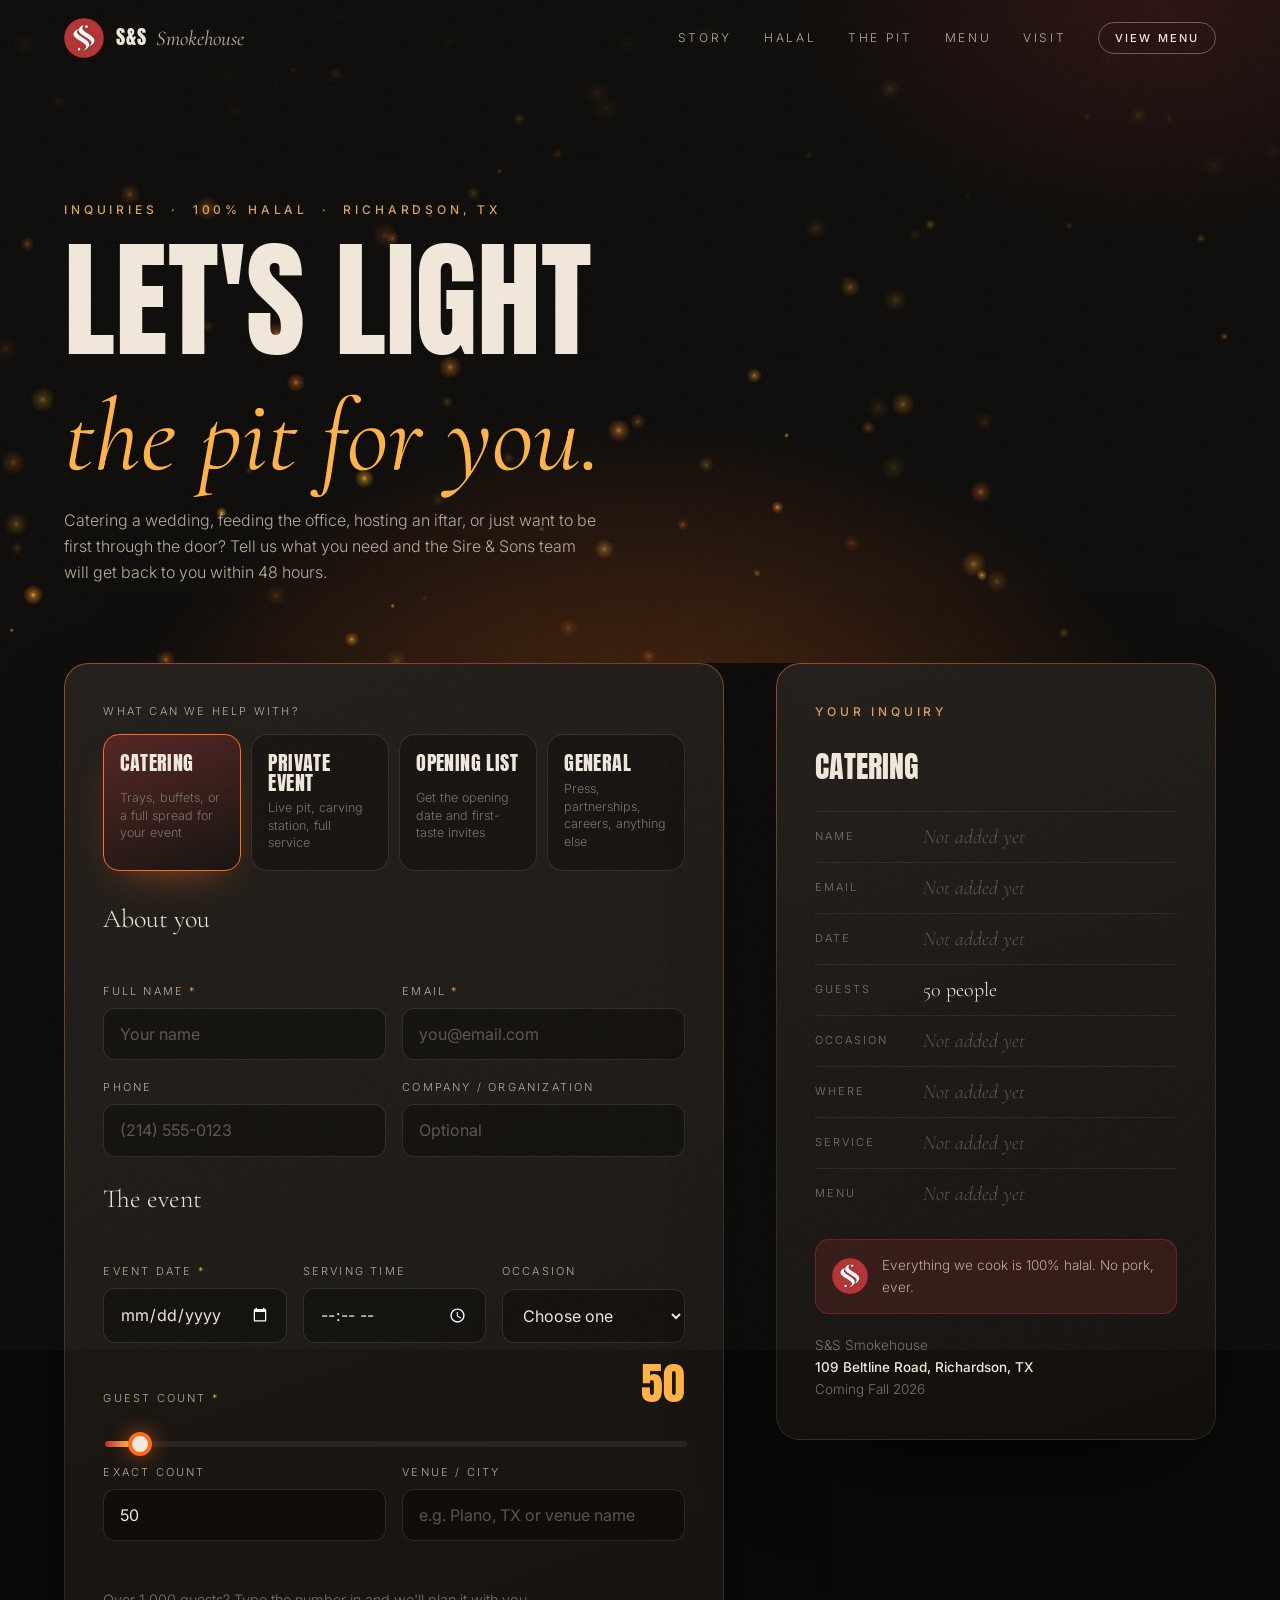
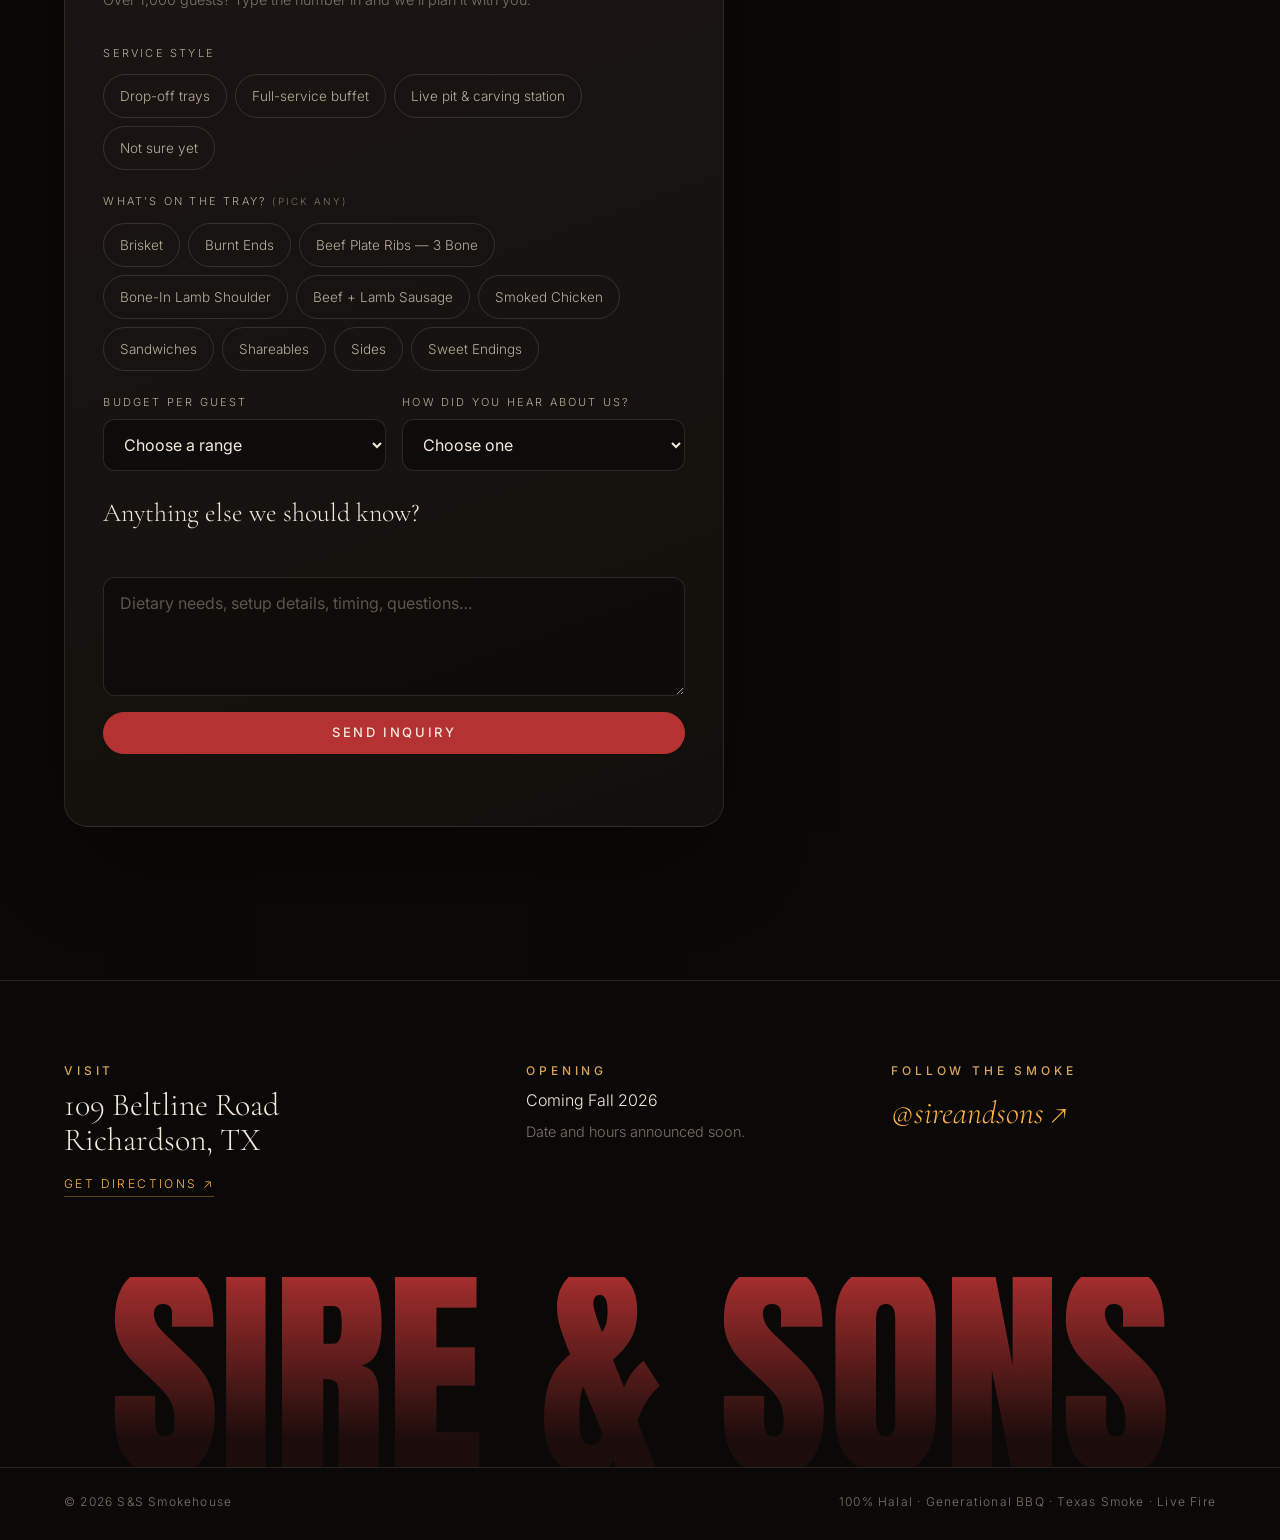
==== inquire.html @ 78f4b7bd "Add halal positioning, address, and dedicated inquiry page - New 'Fully halal. Fully Texas.' section" ====
<!doctype html>
<html lang="en">
<head>
  <meta charset="utf-8" />
  <meta name="viewport" content="width=device-width, initial-scale=1" />
  <title>Inquire — S&amp;S Smokehouse</title>
  <meta name="description" content="Catering, private events, and the opening list for S&amp;S Smokehouse, 100% halal Texas BBQ in Richardson, TX." />
  <meta name="theme-color" content="#0b0907" />
  <link rel="icon" type="image/png" href="assets/favicon.png" />
  <link rel="preconnect" href="https://fonts.googleapis.com" />
  <link rel="preconnect" href="https://fonts.gstatic.com" crossorigin />
  <link href="https://fonts.googleapis.com/css2?family=Anton&family=Cormorant+Garamond:ital,wght@0,500;1,400;1,500&family=Inter:wght@300;400;500;600&display=swap" rel="stylesheet" />
  <link rel="stylesheet" href="styles.css" />
</head>
<body class="page-inquire">
  <div class="grain" aria-hidden="true"></div>
  <div class="cursor-glow" aria-hidden="true"></div>

  <header class="nav" id="nav">
    <a href="index.html" class="nav__brand" aria-label="S&amp;S Smokehouse home">
      <img src="assets/logo-mark.png" alt="" width="40" height="40" />
      <span>S&amp;S <em>Smokehouse</em></span>
    </a>
    <nav class="nav__links" aria-label="Primary">
      <a href="index.html#story">Story</a>
      <a href="index.html#halal">Halal</a>
      <a href="index.html#pit">The Pit</a>
      <a href="index.html#menu">Menu</a>
      <a href="index.html#visit">Visit</a>
    </nav>
    <a href="index.html#menu" class="btn btn--small btn--ghost">View menu</a>
    <button class="nav__toggle" id="navToggle" aria-label="Open menu" aria-expanded="false"><span></span><span></span></button>
  </header>

  <main>
    <section class="inq-hero">
      <canvas id="embers" aria-hidden="true"></canvas>
      <div class="wrap">
        <p class="kicker">Inquiries &nbsp;·&nbsp; 100% Halal &nbsp;·&nbsp; Richardson, TX</p>
        <h1>Let's light<br /><em>the pit for you.</em></h1>
        <p>Catering a wedding, feeding the office, hosting an iftar, or just want to be first through the door? Tell us what you need and the Sire &amp; Sons team will get back to you within 48 hours.</p>
      </div>
    </section>

    <section class="inq">
      <div class="wrap inq__grid">
        <div>
          <form class="card form" id="inquiryForm" novalidate>
            <fieldset class="types">
              <legend>What can we help with?</legend>
              <label class="type"><input type="radio" name="type" id="type-catering" value="catering" checked /><span><b>Catering</b><small>Trays, buffets, or a full spread for your event</small></span></label>
              <label class="type"><input type="radio" name="type" id="type-private" value="private" /><span><b>Private event</b><small>Live pit, carving station, full service</small></span></label>
              <label class="type"><input type="radio" name="type" id="type-list" value="list" /><span><b>Opening list</b><small>Get the opening date and first-taste invites</small></span></label>
              <label class="type"><input type="radio" name="type" id="type-general" value="general" /><span><b>General</b><small>Press, partnerships, careers, anything else</small></span></label>
            </fieldset>

            <fieldset class="fieldset">
              <legend>About you</legend>
              <div class="form__row">
                <label for="f-name"><span>Full name <span class="req">*</span></span><input id="f-name" name="name" required autocomplete="name" placeholder="Your name" /></label>
                <label for="f-email"><span>Email <span class="req">*</span></span><input id="f-email" name="email" type="email" required autocomplete="email" placeholder="you@email.com" /></label>
              </div>
              <div class="form__row">
                <label for="f-phone">Phone<input id="f-phone" name="phone" type="tel" autocomplete="tel" placeholder="(214) 555-0123" /></label>
                <label for="f-org" data-for="catering private general">Company / organization<input id="f-org" name="organization" autocomplete="organization" placeholder="Optional" /></label>
              </div>
            </fieldset>

            <fieldset class="fieldset" data-for="catering private">
              <legend>The event</legend>
              <div class="form__row form__row--3">
                <label for="f-date"><span>Event date <span class="req">*</span></span><input id="f-date" name="event_date" type="date" /></label>
                <label for="f-time">Serving time<input id="f-time" name="event_time" type="time" /></label>
                <label for="f-kind">Occasion
                  <select id="f-kind" name="occasion">
                    <option value="">Choose one</option>
                    <option>Wedding / Walima</option>
                    <option>Eid gathering</option>
                    <option>Iftar / Ramadan</option>
                    <option>Corporate / office</option>
                    <option>Birthday / graduation</option>
                    <option>Family reunion</option>
                    <option>Game day / tailgate</option>
                    <option>Community / mosque event</option>
                    <option>Other</option>
                  </select>
                </label>
              </div>

              <div class="guests">
                <div class="guests__top"><label for="f-guests-range"><span>Guest count <span class="req">*</span></span></label><span class="guests__val" id="guestsVal">50</span></div>
                <input id="f-guests-range" type="range" min="10" max="1000" step="5" value="50" aria-describedby="guestsHint" />
                <div class="form__row">
                  <label for="f-guests">Exact count<input id="f-guests" name="guests" type="number" min="10" step="1" value="50" inputmode="numeric" /></label>
                  <label for="f-location">Venue / city<input id="f-location" name="location" placeholder="e.g. Plano, TX or venue name" /></label>
                </div>
                <p class="muted" id="guestsHint">Over 1,000 guests? Type the number in and we'll plan it with you.</p>
              </div>

              <div class="chip-group">
                <p>Service style</p>
                <div class="chips">
                  <label class="chip"><input type="radio" name="service" id="svc-dropoff" value="Drop-off trays" /><span>Drop-off trays</span></label>
                  <label class="chip"><input type="radio" name="service" id="svc-buffet" value="Full-service buffet" /><span>Full-service buffet</span></label>
                  <label class="chip"><input type="radio" name="service" id="svc-pit" value="Live pit &amp; carving station" /><span>Live pit &amp; carving station</span></label>
                  <label class="chip"><input type="radio" name="service" id="svc-unsure" value="Not sure yet" /><span>Not sure yet</span></label>
                </div>
              </div>

              <div class="chip-group">
                <p>What's on the tray? <span class="muted">(pick any)</span></p>
                <div class="chips" id="menuChips"></div>
              </div>

              <div class="form__row">
                <label for="f-budget">Budget per guest
                  <select id="f-budget" name="budget">
                    <option value="">Choose a range</option>
                    <option>Under $20</option>
                    <option>$20 – $35</option>
                    <option>$35 – $50</option>
                    <option>$50+</option>
                    <option>Not sure yet</option>
                  </select>
                </label>
                <label for="f-heard">How did you hear about us?
                  <select id="f-heard" name="heard_from">
                    <option value="">Choose one</option>
                    <option>Instagram</option>
                    <option>Friend / family</option>
                    <option>Google</option>
                    <option>Event / pop-up</option>
                    <option>Other</option>
                  </select>
                </label>
              </div>
            </fieldset>

            <fieldset class="fieldset">
              <legend><span data-label-for="catering private">Anything else we should know?</span><span data-label-for="list">Anything you're most excited to try?</span><span data-label-for="general"><span>Your message <span class="req">*</span></span></span></legend>
              <label for="f-details" class="sr-only">Details</label>
              <textarea id="f-details" name="details" rows="4" placeholder="Dietary needs, setup details, timing, questions…"></textarea>
            </fieldset>

            <button class="btn btn--full" type="submit" id="submitBtn">Send inquiry</button>
            <p class="form__msg" id="formMsg" role="status" aria-live="polite"></p>
          </form>

          <div class="card done" id="done" hidden>
            <img src="assets/logo-mark.png" alt="" />
            <p class="kicker">Inquiry received</p>
            <h2 id="doneTitle">The fire's lit.</h2>
            <p id="doneText">Thanks for reaching out. The Sire &amp; Sons team will get back to you within 48 hours.</p>
            <p class="muted" id="doneNote" hidden></p>
            <div class="done__actions">
              <a href="index.html#menu" class="btn">Browse the menu</a>
              <button type="button" class="btn btn--ghost" id="again">Send another</button>
            </div>
          </div>
        </div>

        <aside class="card summary" aria-label="Your inquiry summary">
          <p class="kicker" style="margin:0">Your inquiry</p>
          <h3 id="sumTitle">Catering</h3>
          <dl id="sumList"></dl>
          <div class="summary__halal"><img src="assets/logo-mark.png" alt="" /> Everything we cook is 100% halal. No pork, ever.</div>
          <p class="summary__contact">S&amp;S Smokehouse<br /><strong>109 Beltline Road, Richardson, TX</strong><br />Coming Fall 2026</p>
        </aside>
      </div>
    </section>
  </main>

  <footer class="footer" id="visit">
    <div class="wrap footer__grid">
      <div>
        <p class="kicker">Visit</p>
        <p class="footer__big">109 Beltline Road<br />Richardson, TX</p>
        <a class="footer__link" href="https://www.google.com/maps/search/?api=1&amp;query=109+Beltline+Road+Richardson+TX" target="_blank" rel="noopener">Get directions ↗</a>
      </div>
      <div>
        <p class="kicker">Opening</p>
        <p>Coming Fall 2026</p>
        <p class="muted">Date and hours announced soon.</p>
      </div>
      <div>
        <p class="kicker">Follow the smoke</p>
        <a class="footer__ig" href="https://instagram.com/sireandsons" target="_blank" rel="noopener">@sireandsons ↗</a>
      </div>
    </div>
    <div class="footer__word" aria-hidden="true">SIRE&nbsp;&amp;&nbsp;SONS</div>
    <div class="wrap footer__base">
      <span>© <span id="year">2026</span> S&amp;S Smokehouse</span>
      <span>100% Halal · Generational BBQ · Texas Smoke · Live Fire</span>
    </div>
  </footer>

  <script src="main.js"></script>
  <script src="inquire.js"></script>
</body>
</html>
---- styles.css ----
/* ==========================================================================
   S&S Smokehouse — cinematic landing page
   ========================================================================== */

:root {
  color-scheme: dark;
  --char: #0b0907;
  --char-2: #13100d;
  --char-3: #1c1814;
  --ash: #2a241f;
  --bone: #f2e9dc;
  --bone-dim: #b9ad9c;
  --smoke: #7d7369;
  --brand: #b43232;      /* logo red */
  --brand-deep: #7d1c1c;
  --ember: #ff6a1a;
  --flame: #ffb347;
  --gold: #d9a35b;

  --f-display: "Anton", "Impact", sans-serif;
  --f-serif: "Cormorant Garamond", Georgia, serif;
  --f-body: "Inter", system-ui, -apple-system, sans-serif;

  --ease: cubic-bezier(.2, .7, .1, 1);
  --gutter: clamp(16px, 5vw, 72px);
  --max: 1320px;
}

*, *::before, *::after { box-sizing: border-box; }
html { scroll-behavior: smooth; -webkit-text-size-adjust: 100%; }
body {
  margin: 0;
  background: var(--char);
  color: var(--bone);
  font-family: var(--f-body);
  font-weight: 300;
  font-size: clamp(16px, 1.05vw, 18px);
  line-height: 1.65;
  overflow-x: hidden;
  -webkit-font-smoothing: antialiased;
}
body.is-loading { overflow: hidden; }
img { max-width: 100%; display: block; }
[hidden] { display: none !important; }
a { color: inherit; text-decoration: none; }
em { font-family: var(--f-serif); font-style: italic; font-weight: 400; }
strong { font-weight: 600; color: var(--bone); }
::selection { background: var(--brand); color: var(--bone); }

.wrap { width: 100%; max-width: var(--max); margin: 0 auto; padding: 0 var(--gutter); }
.muted { color: var(--smoke); font-size: .9em; }
.sr-only { position: absolute; width: 1px; height: 1px; padding: 0; margin: -1px; overflow: hidden; clip: rect(0 0 0 0); white-space: nowrap; border: 0; }

.kicker {
  font-family: var(--f-body);
  font-size: 12px;
  letter-spacing: .32em;
  text-transform: uppercase;
  color: var(--gold);
  font-weight: 500;
  margin: 0 0 1.4rem;
}
.section-title {
  font-family: var(--f-display);
  font-weight: 400;
  text-transform: uppercase;
  font-size: clamp(48px, 7vw, 112px);
  line-height: .92;
  letter-spacing: .005em;
  margin: 0;
}
.section-title em {
  text-transform: none;
  color: var(--flame);
  font-size: .82em;
  letter-spacing: 0;
}

/* ---------- Buttons ---------- */
.btn {
  --bg: var(--brand);
  position: relative;
  display: inline-flex;
  align-items: center;
  justify-content: center;
  gap: .6em;
  padding: 1.05em 2em;
  font: 500 13px/1 var(--f-body);
  letter-spacing: .2em;
  text-transform: uppercase;
  color: var(--bone);
  background: var(--bg);
  border: 1px solid var(--bg);
  border-radius: 999px;
  cursor: pointer;
  overflow: hidden;
  isolation: isolate;
  transition: transform .4s var(--ease), box-shadow .4s var(--ease), border-color .4s;
}
.btn::before {
  content: "";
  position: absolute; inset: 0;
  background: radial-gradient(120% 120% at 50% 120%, var(--flame), var(--ember) 40%, transparent 70%);
  opacity: 0;
  transform: translateY(40%);
  transition: opacity .5s var(--ease), transform .5s var(--ease);
  z-index: -1;
}
.btn:hover { transform: translateY(-2px); box-shadow: 0 14px 40px -12px rgba(255, 106, 26, .55); }
.btn:hover::before { opacity: 1; transform: none; }
.btn--ghost { --bg: transparent; border-color: rgba(242, 233, 220, .35); }
.btn--ghost:hover { border-color: var(--flame); }
.btn--small { padding: .85em 1.4em; font-size: 11px; }
.btn--full { width: 100%; }
.btn:focus-visible, a:focus-visible, button:focus-visible, input:focus-visible, textarea:focus-visible {
  outline: 2px solid var(--flame); outline-offset: 3px;
}

/* ---------- Loader ---------- */
.loader {
  position: fixed; inset: 0; z-index: 100;
  display: grid; place-content: center; justify-items: center; gap: 18px;
  background: var(--char);
  transition: opacity .9s var(--ease), visibility .9s;
}
.loader__mark { width: 84px; height: 84px; animation: breathe 1.6s ease-in-out infinite; filter: drop-shadow(0 0 30px rgba(180, 50, 50, .6)); }
.loader__text { margin: 0; font-size: 11px; letter-spacing: .4em; text-transform: uppercase; color: var(--bone-dim); }
.loader__bar { width: 160px; height: 1px; background: var(--ash); overflow: hidden; }
.loader__bar span { display: block; height: 100%; width: 100%; background: linear-gradient(90deg, var(--brand), var(--flame)); transform-origin: left; animation: load 1.4s var(--ease) forwards; }
.loader.is-done { opacity: 0; visibility: hidden; }
@keyframes load { from { transform: scaleX(0); } to { transform: scaleX(1); } }
@keyframes breathe { 50% { transform: scale(1.06); filter: drop-shadow(0 0 50px rgba(255, 106, 26, .7)); } }

/* ---------- Grain + cursor ---------- */
.grain {
  position: fixed; inset: -50%; z-index: 90; pointer-events: none;
  opacity: .07;
  background-image: url("data:image/svg+xml,%3Csvg xmlns='http://www.w3.org/2000/svg' width='200' height='200'%3E%3Cfilter id='n'%3E%3CfeTurbulence type='fractalNoise' baseFrequency='.85' numOctaves='3' stitchTiles='stitch'/%3E%3C/filter%3E%3Crect width='100%25' height='100%25' filter='url(%23n)'/%3E%3C/svg%3E");
  animation: grain 1s steps(6) infinite;
}
@keyframes grain {
  0%, 100% { transform: translate(0, 0); }
  20% { transform: translate(-3%, 2%); }
  40% { transform: translate(2%, -4%); }
  60% { transform: translate(-4%, -2%); }
  80% { transform: translate(3%, 3%); }
}
.cursor-glow {
  position: fixed; left: 0; top: 0; z-index: 1; pointer-events: none;
  width: 520px; height: 520px; margin: -260px 0 0 -260px;
  border-radius: 50%;
  background: radial-gradient(circle, rgba(255, 106, 26, .10), transparent 65%);
  mix-blend-mode: screen;
  opacity: 0;
  transition: opacity .6s;
}
@media (hover: hover) and (pointer: fine) { .cursor-glow.is-on { opacity: 1; } }

/* ---------- Nav ---------- */
.nav {
  position: fixed; top: 0; left: 0; right: 0; z-index: 50;
  display: flex; align-items: center; gap: 2rem;
  padding: 18px var(--gutter);
  transition: background .5s, padding .5s var(--ease), backdrop-filter .5s, transform .5s var(--ease);
}
.nav.is-scrolled {
  background: rgba(11, 9, 7, .72);
  backdrop-filter: blur(14px) saturate(1.2);
  -webkit-backdrop-filter: blur(14px) saturate(1.2);
  padding-top: 12px; padding-bottom: 12px;
  border-bottom: 1px solid rgba(242, 233, 220, .06);
}
.nav.is-hidden { transform: translateY(-100%); }
.nav__brand { display: flex; align-items: center; gap: 12px; font-family: var(--f-display); font-size: 20px; letter-spacing: .06em; text-transform: uppercase; margin-right: auto; }
.nav__brand img { width: 40px; height: 40px; }
.nav__brand em { font-family: var(--f-serif); text-transform: none; font-size: 1.05em; letter-spacing: 0; color: var(--bone-dim); margin-left: 2px; }
.nav__links { display: flex; gap: 2rem; }
.nav__links a { position: relative; font-size: 12px; letter-spacing: .22em; text-transform: uppercase; color: var(--bone-dim); transition: color .3s; }
.nav__links a::after { content: ""; position: absolute; left: 0; right: 0; bottom: -6px; height: 1px; background: var(--flame); transform: scaleX(0); transform-origin: right; transition: transform .4s var(--ease); }
.nav__links a:hover { color: var(--bone); }
.nav__links a:hover::after { transform: scaleX(1); transform-origin: left; }
.nav__toggle { display: none; }

/* ---------- Hero ---------- */
.hero {
  position: relative;
  min-height: 100svh;
  display: flex; align-items: center;
  padding: 120px var(--gutter) 100px;
  overflow: hidden;
  background:
    radial-gradient(70% 55% at 50% 110%, rgba(255, 106, 26, .35), transparent 70%),
    radial-gradient(60% 50% at 80% 20%, rgba(180, 50, 50, .15), transparent 70%),
    var(--char);
}
.hero__smoke, .hero__embers { position: absolute; inset: 0; width: 100%; height: 100%; }
.hero__embers { mix-blend-mode: screen; }
.hero__vignette {
  position: absolute; inset: 0; pointer-events: none;
  background:
    radial-gradient(120% 90% at 50% 40%, transparent 40%, rgba(5, 4, 3, .85) 100%),
    linear-gradient(to bottom, rgba(11, 9, 7, .6), transparent 25%, transparent 70%, var(--char));
}
.hero__content { position: relative; z-index: 2; width: 100%; max-width: var(--max); margin: 0 auto; }
.eyebrow {
  display: inline-flex; align-items: center; gap: .8em;
  font-size: 12px; letter-spacing: .3em; text-transform: uppercase; color: var(--bone-dim);
  margin: 0 0 2rem;
}
.dot { width: 8px; height: 8px; border-radius: 50%; background: var(--ember); box-shadow: 0 0 0 0 rgba(255, 106, 26, .7); animation: pulse 2s infinite; }
@keyframes pulse { 70% { box-shadow: 0 0 0 12px rgba(255, 106, 26, 0); } 100% { box-shadow: 0 0 0 0 rgba(255, 106, 26, 0); } }

.hero__title {
  font-family: var(--f-display);
  font-weight: 400;
  text-transform: uppercase;
  font-size: clamp(64px, 13.5vw, 230px);
  line-height: .9;
  letter-spacing: -.005em;
  margin: 0 0 2rem;
}
.hero__title .line { display: block; overflow: hidden; padding-bottom: .02em; }
.hero__title .split { display: inline-block; }
.hero__title .char { display: inline-block; transform: translateY(110%) rotate(6deg); opacity: 0; transition: transform 1.1s var(--ease), opacity 1.1s var(--ease); transition-delay: var(--cd, 0s); }
.is-ready .hero__title .char { transform: none; opacity: 1; }
.line--fire .char {
  background: linear-gradient(180deg, #fff3d6 0%, var(--flame) 35%, var(--ember) 65%, var(--brand) 100%);
  -webkit-background-clip: text; background-clip: text;
  color: transparent;
}
.line--fire { text-shadow: none; position: relative; }
.line--fire::after { content: ""; position: absolute; left: 0; right: 30%; bottom: 10%; height: 50%; background: radial-gradient(50% 50% at 50% 50%, rgba(255, 106, 26, .22), transparent 70%); filter: blur(30px); z-index: -1; pointer-events: none; }
.hero__sub { max-width: 520px; font-size: clamp(16px, 1.3vw, 20px); color: var(--bone-dim); margin: 0 0 2.5rem; }
.hero__cta { display: flex; flex-wrap: wrap; gap: 14px; }

.reveal-up { opacity: 0; transform: translateY(24px); transition: opacity 1s var(--ease), transform 1s var(--ease); transition-delay: var(--d, 0s); }
.is-ready .reveal-up { opacity: 1; transform: none; }

.scroll-cue {
  position: absolute; z-index: 2; left: 50%; bottom: 28px; transform: translateX(-50%);
  display: grid; justify-items: center; gap: 10px;
  font-size: 10px; letter-spacing: .4em; text-transform: uppercase; color: var(--smoke);
}
.scroll-cue i { width: 1px; height: 56px; background: linear-gradient(var(--flame), transparent); transform-origin: top; animation: drip 2.2s var(--ease) infinite; }
@keyframes drip { 0% { transform: scaleY(0); } 50% { transform: scaleY(1); transform-origin: top; } 51% { transform-origin: bottom; } 100% { transform: scaleY(0); transform-origin: bottom; } }

/* ---------- Marquee ---------- */
.marquee {
  position: relative; z-index: 2;
  border-block: 1px solid rgba(242, 233, 220, .08);
  background: var(--brand);
  overflow: hidden;
  transform: rotate(-1.5deg) scale(1.03);
  margin: -20px 0 0;
  box-shadow: 0 20px 60px -20px rgba(180, 50, 50, .6);
}
.marquee__track { display: flex; width: max-content; animation: marquee 32s linear infinite; }
.marquee span, .marquee b {
  font-family: var(--f-display); font-weight: 400; text-transform: uppercase;
  font-size: clamp(22px, 3vw, 40px); padding: .45em .6em; white-space: nowrap; line-height: 1;
}
.marquee b { color: var(--flame); font-weight: 400; }
@keyframes marquee { to { transform: translateX(-50%); } }

/* ---------- Reveal on scroll ---------- */
.reveal { opacity: 0; transform: translateY(40px); transition: opacity 1.1s var(--ease), transform 1.1s var(--ease); }
.reveal.is-in { opacity: 1; transform: none; }

/* ---------- Story ---------- */
.story { padding: clamp(120px, 16vw, 220px) 0 clamp(100px, 12vw, 160px); position: relative; }
.story__quote {
  font-family: var(--f-serif);
  font-weight: 500;
  font-size: clamp(40px, 6.4vw, 104px);
  line-height: 1.02;
  letter-spacing: -.015em;
  margin: 0 0 clamp(48px, 6vw, 88px);
  max-width: 22ch;
}
.story__quote em { color: var(--flame); }
.story__grid { display: grid; grid-template-columns: 1fr 1fr; gap: clamp(24px, 5vw, 80px); max-width: 1000px; margin-left: auto; color: var(--bone-dim); }
.story__grid p { margin: 0; }
.stats { display: grid; grid-template-columns: repeat(4, 1fr); margin-top: clamp(80px, 10vw, 140px); border-top: 1px solid var(--ash); }
.stat { padding: 32px 24px 0 0; border-right: 1px solid var(--ash); }
.stat:last-child { border-right: 0; }
.stat + .stat { padding-left: 24px; }
.stat__num { font-family: var(--f-display); font-size: clamp(56px, 7vw, 110px); line-height: 1; }
.stat__unit { font-family: var(--f-serif); font-style: italic; font-size: clamp(20px, 2vw, 30px); color: var(--flame); margin-left: 6px; }
.stat p { margin: 10px 0 0; font-size: 14px; color: var(--smoke); max-width: 22ch; }
.stat:nth-child(2) { transition-delay: .1s; }
.stat:nth-child(3) { transition-delay: .2s; }
.stat:nth-child(4) { transition-delay: .3s; }

/* ---------- The Pit (horizontal) ---------- */
.pit { position: relative; height: 500vh; background: linear-gradient(var(--char), var(--char-2) 10%, var(--char-2) 90%, var(--char)); }
.pit__sticky { position: sticky; top: 0; height: 100vh; height: 100svh; overflow: hidden; display: flex; flex-direction: column; justify-content: center; }
.pit__head { position: absolute; top: clamp(90px, 12vh, 130px); left: var(--gutter); right: var(--gutter); display: flex; align-items: center; gap: 32px; }
.pit__head .kicker { margin: 0; white-space: nowrap; }
.pit__progress { flex: 1; height: 1px; background: var(--ash); }
.pit__progress span { display: block; height: 100%; background: linear-gradient(90deg, var(--brand), var(--flame)); transform: scaleX(0); transform-origin: left; }
.pit__track { display: flex; gap: clamp(24px, 4vw, 64px); padding: 0 var(--gutter); will-change: transform; }
.pit__panel {
  position: relative;
  flex: 0 0 clamp(300px, 38vw, 560px);
  min-height: 58vh;
  padding: clamp(28px, 3vw, 44px);
  border: 1px solid rgba(242, 233, 220, .08);
  border-radius: 24px;
  background: linear-gradient(160deg, var(--char-3), var(--char) 70%);
  display: flex; flex-direction: column; justify-content: flex-end;
  overflow: hidden;
}
.pit__num { position: absolute; top: 24px; right: 32px; font-family: var(--f-display); font-size: 120px; line-height: 1; color: transparent; -webkit-text-stroke: 1px rgba(242, 233, 220, .14); }
.pit__panel h3 { font-family: var(--f-display); font-weight: 400; text-transform: uppercase; font-size: clamp(40px, 4.5vw, 72px); line-height: 1; margin: 0 0 14px; }
.pit__panel p { margin: 0; color: var(--bone-dim); max-width: 38ch; }
.pit__art { position: absolute; inset: 0 0 45% 0; pointer-events: none; }

/* wood: stacked logs */
.pit__art--wood { display: grid; place-content: center; grid-template-columns: repeat(3, 70px); gap: 6px; justify-content: center; align-content: center; }
.pit__art--wood i { width: 70px; height: 70px; border-radius: 50%; background: radial-gradient(circle, #c99a66 0 12%, #8a5a33 13% 22%, #b07b4c 23% 34%, #7a4a28 35% 46%, #a26e42 47% 60%, #3d2414 61% 100%); box-shadow: inset 0 0 0 4px #2a170c, 0 10px 30px rgba(0,0,0,.5); }
.pit__art--wood i:nth-child(4) { grid-column: 1 / 2; margin-left: 38px; }
.pit__art--wood i:nth-child(5) { margin-left: 38px; }

/* rub: pepper speckle */
.pit__art--rub {
  background:
    radial-gradient(circle at 20% 30%, #1a1512 1.5px, transparent 2px) 0 0/22px 22px,
    radial-gradient(circle at 70% 60%, #4a3f36 1px, transparent 1.6px) 0 0/15px 15px,
    radial-gradient(circle at 40% 80%, #d8cbb8 1px, transparent 1.5px) 0 0/19px 19px,
    radial-gradient(60% 60% at 50% 50%, #3a2a20, transparent 75%);
  -webkit-mask: radial-gradient(55% 55% at 50% 55%, #000 40%, transparent 100%);
          mask: radial-gradient(55% 55% at 50% 55%, #000 40%, transparent 100%);
}

/* fire: flames */
.pit__art--fire { display: flex; justify-content: center; align-items: flex-end; padding-bottom: 10px; }
.pit__art--fire::before { content: ""; position: absolute; left: 10%; right: 10%; bottom: -40px; height: 180px; background: radial-gradient(50% 40% at 50% 50%, rgba(255, 106, 26, .55), transparent 70%); }
.pit__art--fire i { width: 90px; height: 90px; margin: 0 -18px 30px; border-radius: 0 50% 50% 50%; transform: rotate(45deg); background: radial-gradient(circle at 68% 68%, #fff6d8 0, var(--flame) 22%, var(--ember) 50%, var(--brand) 90%); box-shadow: 0 0 40px rgba(255, 106, 26, .45); opacity: .92; animation: flicker 1.6s ease-in-out infinite alternate; }
.pit__art--fire i:nth-child(2) { width: 120px; height: 120px; margin-bottom: 44px; animation-duration: 1.2s; }
.pit__art--fire i:nth-child(3) { animation-duration: 1.9s; }
@keyframes flicker { 0% { transform: rotate(45deg) scale(1); } 33% { transform: rotate(49deg) scale(1.06, 1.12); } 66% { transform: rotate(41deg) scale(.95, 1.02); } 100% { transform: rotate(46deg) scale(1.04); } }

/* rest: butcher paper */
.pit__art--rest { display: grid; place-items: center; }
.pit__art--rest i { width: 62%; height: 48%; border-radius: 10px; background: linear-gradient(135deg, #d9c7a8, #b89c76 50%, #9b7f5a); box-shadow: 0 20px 50px rgba(0,0,0,.6), inset 0 0 40px rgba(90, 50, 20, .35); transform: rotate(-8deg); position: relative; }
.pit__art--rest i::before, .pit__art--rest i::after { content: ""; position: absolute; inset: 0; background: linear-gradient(115deg, transparent 45%, rgba(0,0,0,.18) 46%, transparent 52%); border-radius: inherit; }
.pit__art--rest i::after { background: radial-gradient(40% 30% at 60% 40%, rgba(120, 60, 20, .35), transparent 70%); }

/* slice: brisket slices */
.pit__art--slice { display: flex; justify-content: center; align-items: center; gap: 0; transform: rotate(-6deg); }
.pit__art--slice i { width: 46px; height: 150px; margin-left: -14px; border-radius: 6px 6px 10px 10px; background: linear-gradient(90deg, #1b0e08 0 10%, #ff6a5a22 10% 11%, transparent 11%), linear-gradient(180deg, #120905 0 10%, #c0392b 10% 16%, #9e5b3f 16% 70%, #b9785a 70% 82%, #f0d9b5 82% 90%, #1b0e08 90%); box-shadow: -6px 0 16px rgba(0,0,0,.5); }
.pit__art--slice i:nth-child(odd) { transform: translateY(6px) rotate(2deg); }

/* ---------- Signature ---------- */
.signature { position: relative; padding: clamp(140px, 18vw, 260px) 0; overflow: hidden; text-align: center; }
.signature__glow { position: absolute; inset: 0; background: radial-gradient(45% 50% at 50% 55%, rgba(180, 50, 50, .45), transparent 70%), radial-gradient(30% 35% at 50% 60%, rgba(255, 106, 26, .25), transparent 70%); animation: glow 6s ease-in-out infinite alternate; }
@keyframes glow { to { transform: scale(1.12); opacity: .8; } }
.signature__inner { position: relative; display: grid; justify-items: center; }
.signature__title { font-family: var(--f-display); font-weight: 400; font-size: clamp(110px, 26vw, 420px); line-height: .8; margin: 0 0 40px; display: flex; gap: .12em; align-items: baseline; }
.signature__title span:first-child { font-size: .32em; writing-mode: vertical-rl; transform: rotate(180deg); color: var(--flame); letter-spacing: .1em; }
.signature__title span:last-child { background: linear-gradient(180deg, var(--bone) 30%, #a8927a 100%); -webkit-background-clip: text; background-clip: text; color: transparent; }
.signature__lede { max-width: 560px; color: var(--bone-dim); margin: 0 0 40px; font-size: clamp(16px, 1.3vw, 20px); }

/* ---------- Menu ---------- */
.menu { padding: clamp(100px, 12vw, 180px) 0; background: var(--char-2); position: relative; }
.menu::before { content: ""; position: absolute; inset: 0; background: radial-gradient(50% 40% at 100% 0%, rgba(180, 50, 50, .12), transparent 70%); pointer-events: none; }
.menu__head { display: flex; justify-content: space-between; align-items: flex-end; gap: 40px; margin-bottom: 56px; flex-wrap: wrap; }
.menu__note { max-width: 340px; color: var(--smoke); margin: 0; font-size: 15px; }
.tabs { display: flex; flex-wrap: wrap; gap: 10px; margin-bottom: 48px; position: relative; }
.tab {
  font: 500 12px/1 var(--f-body); letter-spacing: .2em; text-transform: uppercase;
  padding: 14px 22px; border-radius: 999px;
  border: 1px solid rgba(242, 233, 220, .14);
  background: transparent; color: var(--bone-dim);
  cursor: pointer; transition: all .35s var(--ease);
}
.tab:hover { color: var(--bone); border-color: rgba(242, 233, 220, .35); }
.tab[aria-selected="true"] { background: var(--bone); color: var(--char); border-color: var(--bone); }
.tab small { opacity: .55; margin-left: 6px; letter-spacing: 0; }

.menu__panel { display: none; }
.menu__panel.is-active { display: block; animation: panelIn .7s var(--ease); }
@keyframes panelIn { from { opacity: 0; transform: translateY(18px); } }
.menu__intro { display: flex; align-items: baseline; gap: 24px; margin-bottom: 28px; flex-wrap: wrap; }
.menu__intro h3 { font-family: var(--f-display); font-weight: 400; text-transform: uppercase; font-size: clamp(36px, 4vw, 60px); margin: 0; line-height: 1; }
.menu__intro p { margin: 0; color: var(--smoke); font-family: var(--f-serif); font-style: italic; font-size: 22px; }
.items { display: grid; grid-template-columns: repeat(2, 1fr); column-gap: clamp(32px, 5vw, 80px); }
.item {
  position: relative;
  display: grid; grid-template-columns: 1fr auto; align-items: baseline; gap: 4px 16px;
  padding: 24px 0;
  border-bottom: 1px solid rgba(242, 233, 220, .08);
  opacity: 0; transform: translateY(14px);
  animation: itemIn .6s var(--ease) forwards;
  animation-delay: calc(var(--i) * 50ms);
}
@keyframes itemIn { to { opacity: 1; transform: none; } }
.item::after { content: ""; position: absolute; left: 0; bottom: -1px; height: 1px; width: 100%; background: linear-gradient(90deg, var(--ember), transparent); transform: scaleX(0); transform-origin: left; transition: transform .6s var(--ease); }
.item:hover::after { transform: scaleX(1); }
.item h4 { margin: 0; font-family: var(--f-serif); font-weight: 500; font-size: clamp(22px, 2vw, 28px); line-height: 1.15; transition: color .3s, transform .4s var(--ease); }
.item:hover h4 { color: var(--flame); transform: translateX(6px); }
.item p { grid-column: 1 / -1; margin: 0; color: var(--smoke); font-size: 14.5px; max-width: 46ch; }
.tag { font: 500 10px/1 var(--f-body); letter-spacing: .18em; text-transform: uppercase; padding: 6px 10px; border-radius: 999px; white-space: nowrap; align-self: center; }
.tag--soon { color: var(--gold); border: 1px solid rgba(217, 163, 91, .4); }
.tag--sig { color: var(--char); background: var(--flame); }
.tag--pit { color: var(--bone); background: var(--brand); }
.item--soon h4 { color: var(--bone-dim); }

/* ---------- Catering ---------- */
.catering { padding: clamp(100px, 12vw, 180px) 0; position: relative; }
.catering__grid { display: grid; grid-template-columns: 1.1fr 1fr; gap: clamp(40px, 6vw, 100px); align-items: center; }
.catering__copy > p { color: var(--bone-dim); max-width: 48ch; margin: 32px 0; }
.catering__list { list-style: none; padding: 0; margin: 0; }
.catering__list li { display: flex; gap: 20px; align-items: baseline; padding: 18px 0; border-top: 1px solid var(--ash); font-family: var(--f-serif); font-size: 24px; }
.catering__list li:last-child { border-bottom: 1px solid var(--ash); }
.catering__list span { font: 500 11px/1 var(--f-body); letter-spacing: .2em; color: var(--gold); }

.card {
  position: relative;
  background: linear-gradient(160deg, rgba(42, 36, 31, .7), rgba(19, 16, 13, .9));
  border: 1px solid rgba(242, 233, 220, .1);
  border-radius: 24px;
  padding: clamp(24px, 3vw, 44px);
  box-shadow: 0 40px 100px -40px rgba(0, 0, 0, .8);
}
.card::before { content: ""; position: absolute; inset: -1px; border-radius: inherit; padding: 1px; background: linear-gradient(160deg, rgba(255, 106, 26, .5), transparent 40%); -webkit-mask: linear-gradient(#000 0 0) content-box, linear-gradient(#000 0 0); -webkit-mask-composite: xor; mask-composite: exclude; pointer-events: none; }
.form h3 { margin: 0 0 24px; font-family: var(--f-display); font-weight: 400; text-transform: uppercase; font-size: 34px; letter-spacing: .02em; }
.form label { display: grid; gap: 8px; font-size: 11px; letter-spacing: .2em; text-transform: uppercase; color: var(--bone-dim); margin-bottom: 18px; }
.form__row { display: grid; grid-template-columns: 1fr 1fr; gap: 16px; }
input, textarea {
  width: 100%;
  font: 400 16px/1.4 var(--f-body);
  color: var(--bone);
  background: rgba(11, 9, 7, .6);
  border: 1px solid rgba(242, 233, 220, .12);
  border-radius: 12px;
  padding: 14px 16px;
  transition: border-color .3s, background .3s;
  color-scheme: dark;
}
textarea { resize: vertical; }
input::placeholder, textarea::placeholder { color: #5d544b; }
input:focus, textarea:focus { border-color: var(--ember); background: rgba(11, 9, 7, .9); outline: none; }
.form__msg { margin: 14px 0 0; min-height: 1.4em; font-size: 14px; color: var(--flame); }
.is-invalid { border-color: var(--brand) !important; }

/* ---------- List / opening ---------- */
.list { position: relative; padding: clamp(120px, 14vw, 200px) 0; text-align: center; overflow: hidden; background: radial-gradient(60% 70% at 50% 110%, rgba(255, 106, 26, .28), transparent 70%), var(--char); }
.list__embers { position: absolute; inset: 0; width: 100%; height: 100%; mix-blend-mode: screen; }
.list__inner { position: relative; display: grid; justify-items: center; }
.list__mark { width: 110px; height: 110px; margin-bottom: 32px; filter: drop-shadow(0 0 50px rgba(180, 50, 50, .7)); }
.list__title { font-family: var(--f-display); font-weight: 400; text-transform: uppercase; font-size: clamp(64px, 11vw, 180px); line-height: .92; margin: 0 0 24px; }
.list__inner > p:not(.kicker) { color: var(--bone-dim); max-width: 46ch; margin: 0 0 36px; }
.list__form { display: flex; gap: 10px; width: 100%; max-width: 520px; padding: 6px; border-radius: 999px; background: rgba(28, 24, 20, .8); border: 1px solid rgba(242, 233, 220, .12); }
.list__form input { border: 0; background: transparent; border-radius: 999px; padding-left: 22px; }
.list__form input:focus { background: transparent; }
.list__form .btn { flex-shrink: 0; }
.list__msg { min-height: 1.4em; }

/* ---------- Footer ---------- */
.footer { background: var(--char); border-top: 1px solid var(--ash); padding-top: 80px; overflow: hidden; }
.footer__grid { display: grid; grid-template-columns: 1.3fr 1fr 1fr; gap: 40px; }
.footer__grid p { margin: 0 0 6px; }
.footer__big { font-family: var(--f-serif); font-size: 32px; line-height: 1.1; }
.footer__ig { font-family: var(--f-serif); font-size: 32px; font-style: italic; color: var(--flame); transition: color .3s; }
.footer__ig:hover { color: var(--bone); }
.footer__word {
  font-family: var(--f-display);
  font-size: 18.5vw;
  line-height: .8;
  text-align: center;
  white-space: nowrap;
  margin: 80px 0 0;
  background: linear-gradient(180deg, rgba(180, 50, 50, .9), rgba(180, 50, 50, .1) 85%);
  -webkit-background-clip: text; background-clip: text; color: transparent;
  user-select: none;
}
.footer__base { display: flex; justify-content: space-between; gap: 16px; flex-wrap: wrap; padding-top: 24px; padding-bottom: 28px; font-size: 12px; letter-spacing: .1em; color: var(--smoke); border-top: 1px solid var(--ash); }

/* ---------- Halal ---------- */
.halal { position: relative; padding: clamp(100px, 12vw, 180px) 0; background: radial-gradient(50% 60% at 15% 50%, rgba(180, 50, 50, .18), transparent 70%), var(--char); border-top: 1px solid var(--ash); }
.halal__grid { display: grid; grid-template-columns: minmax(240px, .8fr) 1.2fr; gap: clamp(48px, 7vw, 120px); align-items: center; }
.halal__copy { min-width: 0; }
.halal__lede { color: var(--bone-dim); max-width: 52ch; margin: 32px 0 40px; font-size: clamp(16px, 1.2vw, 19px); }
.halal__points { list-style: none; padding: 0; margin: 0; display: grid; gap: 0; }
.halal__points li { display: grid; grid-template-columns: minmax(180px, 14rem) 1fr; gap: 8px 32px; padding: 20px 0; border-top: 1px solid var(--ash); }
.halal__points li:last-child { border-bottom: 1px solid var(--ash); }
.halal__points strong { font-family: var(--f-serif); font-weight: 500; font-size: 24px; line-height: 1.2; color: var(--bone); }
.halal__points span { color: var(--smoke); font-size: 15px; }

.seal { position: relative; width: min(100%, 380px); aspect-ratio: 1; margin: 0 auto; display: grid; place-items: center; }
.seal::before { content: ""; position: absolute; inset: 6%; border-radius: 50%; background: radial-gradient(circle, rgba(255, 106, 26, .28), transparent 65%); filter: blur(20px); animation: glow 5s ease-in-out infinite alternate; }
.seal__ring { position: absolute; inset: 0; width: 100%; height: 100%; animation: spin 40s linear infinite; }
.seal__ring text { font: 400 16px var(--f-display); fill: var(--gold); }
.seal__core {
  position: relative; width: 66%; aspect-ratio: 1; border-radius: 50%;
  display: grid; place-content: center; text-align: center;
  background: radial-gradient(circle at 35% 30%, #c84040, var(--brand) 45%, var(--brand-deep));
  box-shadow: 0 30px 80px -20px rgba(180, 50, 50, .7), inset 0 0 0 2px rgba(242, 233, 220, .18), inset 0 0 0 10px rgba(11, 9, 7, .25), inset 0 0 0 11px rgba(242, 233, 220, .12);
}
.seal__core span { font-family: var(--f-display); font-size: clamp(48px, 7vw, 84px); line-height: .9; color: var(--bone); }
.seal__core b { font-family: var(--f-serif); font-style: italic; font-weight: 500; font-size: clamp(26px, 3vw, 38px); line-height: 1; color: #ffe2b8; }
@keyframes spin { to { transform: rotate(360deg); } }

/* ---------- Catering CTA card ---------- */
.cta-card { display: grid; gap: 24px; }
.cta-card .kicker { margin: 0; }
.cta-card h3 { margin: 0; font-family: var(--f-display); font-weight: 400; text-transform: uppercase; font-size: clamp(30px, 3vw, 42px); line-height: 1; text-wrap: balance; }
.cta-card__steps { list-style: none; margin: 0; padding: 0; counter-reset: step; }
.cta-card__steps li { counter-increment: step; display: grid; grid-template-columns: 36px 1fr; gap: 2px 14px; padding: 14px 0; border-top: 1px solid rgba(242, 233, 220, .08); color: var(--smoke); font-size: 14.5px; }
.cta-card__steps li::before { content: counter(step); grid-row: span 2; width: 30px; height: 30px; border-radius: 50%; display: grid; place-items: center; border: 1px solid rgba(255, 106, 26, .5); color: var(--flame); font: 500 12px/1 var(--f-body); }
.cta-card__steps span { color: var(--bone); font-family: var(--f-serif); font-size: 21px; line-height: 1.2; }
.cta-card__note { margin: -8px 0 0; text-align: center; font-size: 13px; color: var(--smoke); }

/* ---------- Menu prices ---------- */
.item__meta { display: flex; align-items: center; gap: 12px; }
.item__price { font-family: var(--f-display); font-size: 22px; color: var(--flame); font-variant-numeric: tabular-nums; letter-spacing: .02em; }

/* ---------- Footer links ---------- */
.footer__link { display: inline-block; margin-top: 10px; font-size: 12px; letter-spacing: .2em; text-transform: uppercase; color: var(--flame); border-bottom: 1px solid rgba(255, 179, 71, .35); padding-bottom: 3px; transition: color .3s, border-color .3s; }
.footer__link:hover { color: var(--bone); border-color: var(--bone); }

/* ==========================================================================
   Inquiry page
   ========================================================================== */
.inq-hero { position: relative; padding: clamp(140px, 16vw, 200px) 0 clamp(48px, 6vw, 80px); overflow: hidden; background: radial-gradient(60% 80% at 50% 120%, rgba(255, 106, 26, .3), transparent 70%), radial-gradient(40% 50% at 90% 0%, rgba(180, 50, 50, .18), transparent 70%), var(--char); }
.inq-hero canvas { position: absolute; inset: 0; width: 100%; height: 100%; mix-blend-mode: screen; }
.inq-hero .wrap { position: relative; }
.inq-hero h1 { font-family: var(--f-display); font-weight: 400; text-transform: uppercase; font-size: clamp(56px, 10vw, 150px); line-height: .9; margin: 0 0 24px; }
.inq-hero h1 em { text-transform: none; color: var(--flame); font-size: .8em; }
.inq-hero p:not(.kicker) { max-width: 54ch; color: var(--bone-dim); margin: 0; font-size: clamp(16px, 1.2vw, 19px); }

.inq { padding: 0 0 clamp(100px, 12vw, 160px); }
.inq__grid { display: grid; grid-template-columns: minmax(0, 1.5fr) minmax(0, 1fr); gap: clamp(32px, 4vw, 64px); align-items: start; }

.types { display: grid; grid-template-columns: repeat(4, 1fr); gap: 10px; margin: 0 0 32px; padding: 0; border: 0; }
.types legend { padding: 0; margin-bottom: 14px; font-size: 11px; letter-spacing: .2em; text-transform: uppercase; color: var(--bone-dim); }
.form .type, .form .chip { display: block; margin: 0; font-size: inherit; letter-spacing: normal; text-transform: none; color: inherit; }
.type { position: relative; cursor: pointer; }
.type input { position: absolute; opacity: 0; pointer-events: none; }
.type span { display: grid; gap: 6px; height: 100%; padding: 18px 16px; border-radius: 16px; border: 1px solid rgba(242, 233, 220, .12); background: rgba(11, 9, 7, .5); transition: border-color .3s, background .3s, transform .3s var(--ease); }
.type b { font-family: var(--f-display); font-weight: 400; text-transform: uppercase; font-size: 20px; letter-spacing: .02em; line-height: 1; color: var(--bone); }
.type small { font-size: 12.5px; line-height: 1.4; color: var(--smoke); }
.type:hover span { border-color: rgba(242, 233, 220, .3); transform: translateY(-2px); }
.type input:checked + span { border-color: var(--ember); background: linear-gradient(160deg, rgba(180, 50, 50, .35), rgba(11, 9, 7, .6)); box-shadow: 0 16px 40px -20px rgba(255, 106, 26, .6); }
.type input:focus-visible + span { outline: 2px solid var(--flame); outline-offset: 3px; }

.fieldset { border: 0; padding: 28px 0 8px; margin: 0; border-top: 1px solid rgba(242, 233, 220, .08); }
.fieldset legend { display: block; width: 100%; padding: 0; margin-bottom: 20px; font-family: var(--f-serif); font-size: 26px; line-height: 1.2; color: var(--bone); }
.fieldset legend small { font-family: var(--f-body); font-size: 12px; letter-spacing: .15em; text-transform: uppercase; color: var(--smoke); margin-left: 10px; }
.form__row--3 { grid-template-columns: repeat(3, 1fr); }
.form select { width: 100%; font: 400 16px/1.4 var(--f-body); color: var(--bone); background: rgba(11, 9, 7, .6); border: 1px solid rgba(242, 233, 220, .12); border-radius: 12px; padding: 14px 16px; color-scheme: dark; }
.form select:focus { border-color: var(--ember); outline: none; }
.req { color: var(--flame); }

.guests { display: grid; gap: 14px; margin-bottom: 18px; }
.guests__top { display: flex; justify-content: space-between; align-items: baseline; font-size: 11px; letter-spacing: .2em; text-transform: uppercase; color: var(--bone-dim); }
.guests__val { font-family: var(--f-display); font-size: 44px; letter-spacing: 0; color: var(--flame); line-height: 1; font-variant-numeric: tabular-nums; }
.guests input[type="range"] { -webkit-appearance: none; appearance: none; padding: 0; height: 6px; border-radius: 99px; border: 0; background: linear-gradient(90deg, var(--brand), var(--flame) var(--fill, 10%), var(--ash) var(--fill, 10%)); }
.guests input[type="range"]::-webkit-slider-thumb { -webkit-appearance: none; width: 24px; height: 24px; border-radius: 50%; background: var(--bone); border: 4px solid var(--ember); cursor: grab; box-shadow: 0 0 20px rgba(255, 106, 26, .6); }
.guests input[type="range"]::-moz-range-thumb { width: 18px; height: 18px; border-radius: 50%; background: var(--bone); border: 4px solid var(--ember); cursor: grab; }
.chips { display: flex; flex-wrap: wrap; gap: 8px; }
.chip { position: relative; cursor: pointer; }
.chip input { position: absolute; opacity: 0; pointer-events: none; }
.chip span { display: inline-block; padding: 10px 16px; border-radius: 999px; border: 1px solid rgba(242, 233, 220, .14); font-size: 13.5px; color: var(--bone-dim); transition: all .3s var(--ease); }
.chip:hover span { border-color: rgba(242, 233, 220, .35); color: var(--bone); }
.chip input:checked + span { background: var(--bone); color: var(--char); border-color: var(--bone); }
.chip input:focus-visible + span { outline: 2px solid var(--flame); outline-offset: 2px; }
.chip-group { margin-bottom: 22px; }
.chip-group > p { margin: 0 0 12px; font-size: 11px; letter-spacing: .2em; text-transform: uppercase; color: var(--bone-dim); }

.summary { position: sticky; top: 100px; display: grid; gap: 20px; }
.summary h3 { margin: 0; font-family: var(--f-display); font-weight: 400; text-transform: uppercase; font-size: 30px; }
.summary dl { margin: 0; display: grid; }
.summary dl > div { display: grid; grid-template-columns: 96px minmax(0, 1fr); gap: 12px; padding: 12px 0; border-top: 1px solid rgba(242, 233, 220, .08); }
.summary dt { font-size: 11px; letter-spacing: .18em; text-transform: uppercase; color: var(--smoke); padding-top: 3px; }
.summary dd { margin: 0; font-family: var(--f-serif); font-size: 20px; line-height: 1.3; color: var(--bone); overflow-wrap: anywhere; }
.summary dd.is-empty { color: #5d544b; font-style: italic; }
.summary__halal { display: flex; gap: 14px; align-items: center; padding: 14px 16px; border-radius: 14px; background: rgba(180, 50, 50, .18); border: 1px solid rgba(180, 50, 50, .4); font-size: 13.5px; color: var(--bone-dim); }
.summary__halal img { width: 36px; height: 36px; flex-shrink: 0; }
.summary__contact { font-size: 13.5px; color: var(--smoke); margin: 0; }
.summary__contact strong { font-weight: 500; }

.done { text-align: center; display: grid; justify-items: center; gap: 20px; padding: clamp(32px, 5vw, 64px) clamp(16px, 3vw, 40px); }
.done img { width: 96px; height: 96px; filter: drop-shadow(0 0 40px rgba(180, 50, 50, .7)); }
.done h2 { margin: 0; font-family: var(--f-display); font-weight: 400; text-transform: uppercase; font-size: clamp(44px, 6vw, 80px); line-height: .95; }
.done p { margin: 0; max-width: 46ch; color: var(--bone-dim); }
.done__actions { display: flex; flex-wrap: wrap; gap: 12px; justify-content: center; }

/* ---------- Responsive ---------- */
@media (max-width: 960px) {
  .nav__links, .nav > .btn--small { display: none; }
  .nav__toggle { display: grid; gap: 6px; width: 44px; height: 44px; place-content: center; background: transparent; border: 1px solid rgba(242, 233, 220, .2); border-radius: 50%; cursor: pointer; }
  .nav__toggle span { width: 18px; height: 1.5px; background: var(--bone); transition: transform .4s var(--ease); }
  .nav.is-open .nav__toggle span:first-child { transform: translateY(3.75px) rotate(45deg); }
  .nav.is-open .nav__toggle span:last-child { transform: translateY(-3.75px) rotate(-45deg); }
  .nav.is-open { background: var(--char); }
  .nav.is-open .nav__links {
    display: flex; flex-direction: column; gap: 0;
    position: fixed; top: 76px; left: 0; right: 0; height: calc(100svh - 76px);
    padding: 24px var(--gutter); background: var(--char);
  }
  .nav.is-open .nav__links a { font-family: var(--f-display); font-size: 44px; letter-spacing: .02em; color: var(--bone); padding: 12px 0; border-bottom: 1px solid var(--ash); }
  .nav.is-open .nav__links a::after { display: none; }

  .story__grid, .catering__grid, .footer__grid { grid-template-columns: 1fr; }
  .stats { grid-template-columns: 1fr 1fr; }
  .stat:nth-child(2) { border-right: 0; }
  .stat:nth-child(3) { padding-left: 0; }
  .stat:nth-child(n+3) { border-top: 1px solid var(--ash); margin-top: 32px; }
  .items { grid-template-columns: 1fr; }
  .halal__grid, .inq__grid { grid-template-columns: 1fr; }
  .seal { width: min(70%, 300px); }
  .summary { position: static; }
  .types { grid-template-columns: 1fr 1fr; }
}
@media (max-width: 600px) {
  .form__row { grid-template-columns: 1fr; gap: 0; }
  .list__form { flex-direction: column; border-radius: 20px; }
  .list__form input { text-align: center; padding-left: 16px; }
  .pit__panel { flex-basis: 82vw; min-height: 62vh; }
  .pit__num { font-size: 84px; }
  .hero__cta .btn { flex: 1 1 100%; }
  .tab { padding: 12px 16px; font-size: 11px; }
  .footer__base { flex-direction: column; }
  .halal__points li { grid-template-columns: 1fr; }
  .form__row--3 { grid-template-columns: 1fr; }
  .summary dl > div { grid-template-columns: 84px minmax(0, 1fr); }
}

@media (prefers-reduced-motion: reduce) {
  *, *::before, *::after { animation-duration: .01ms !important; animation-iteration-count: 1 !important; transition-duration: .01ms !important; }
  html { scroll-behavior: auto; }
  .grain { animation: none; }
}
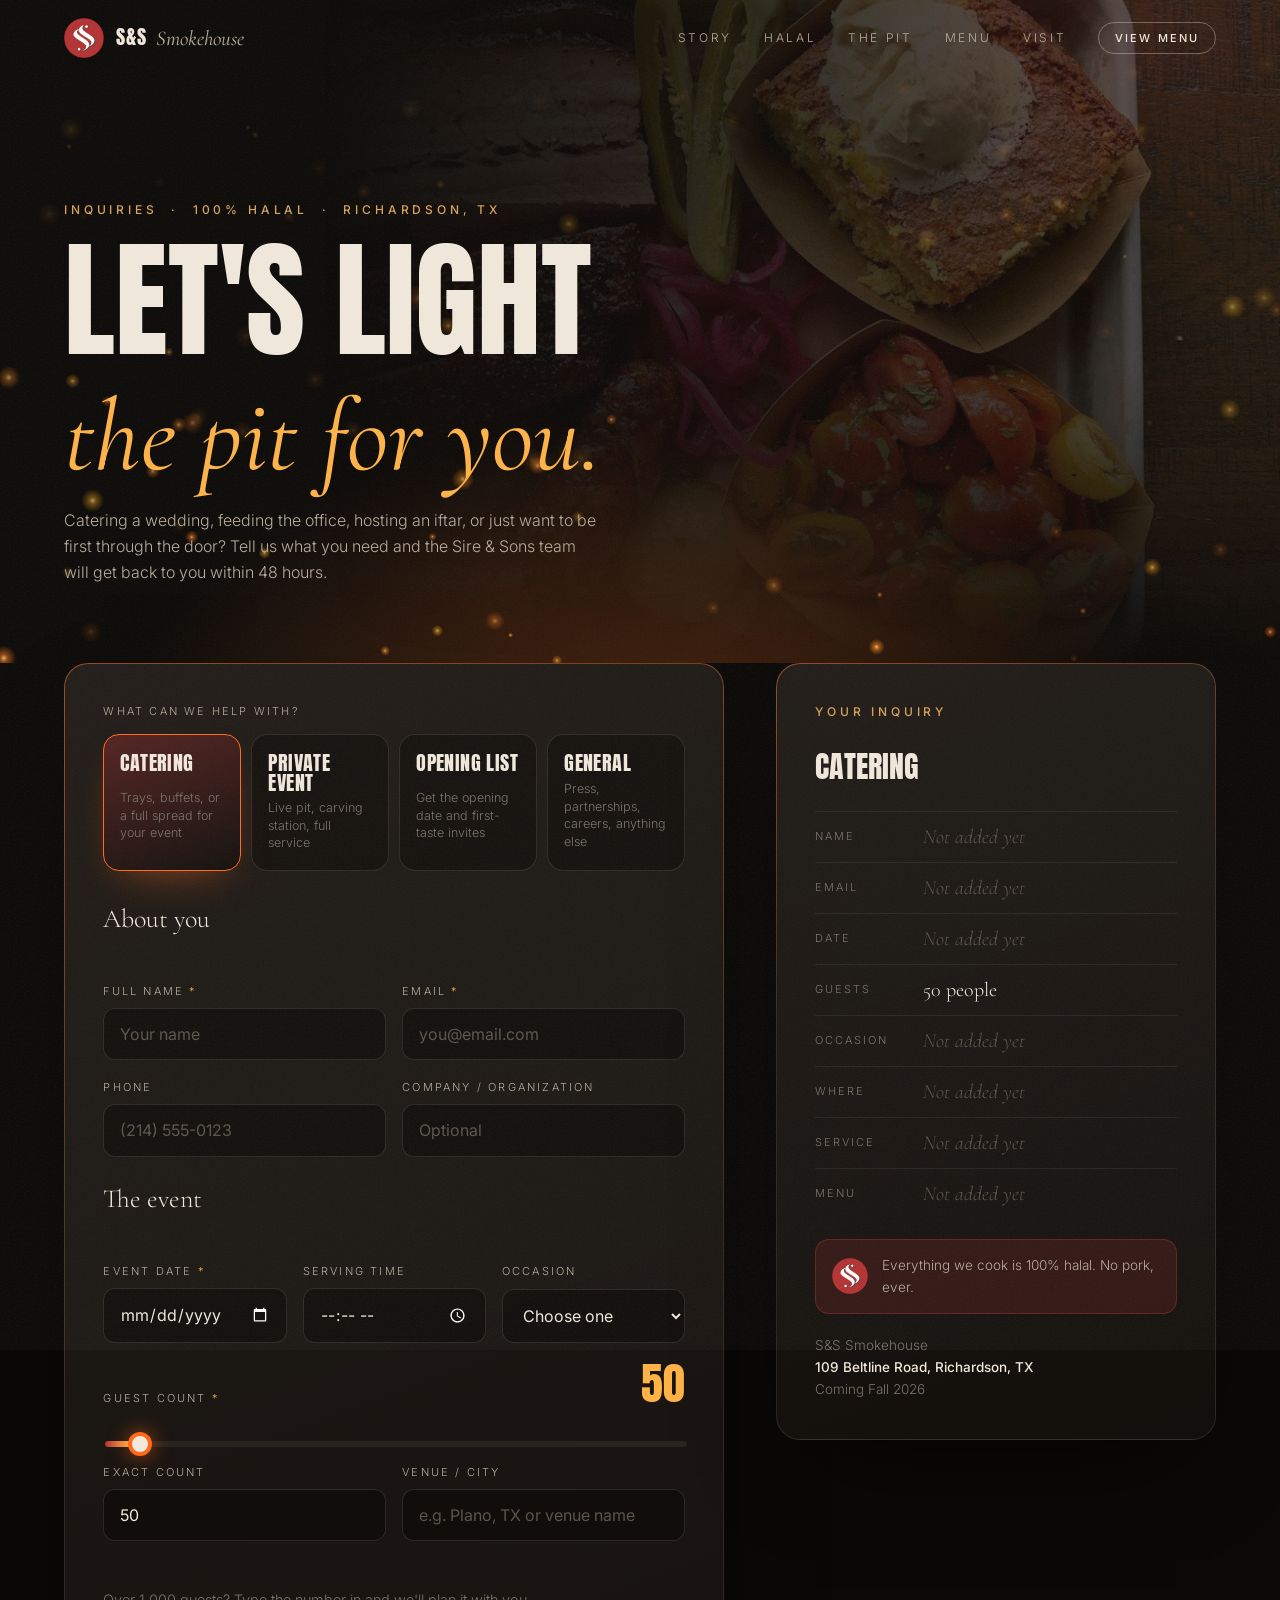
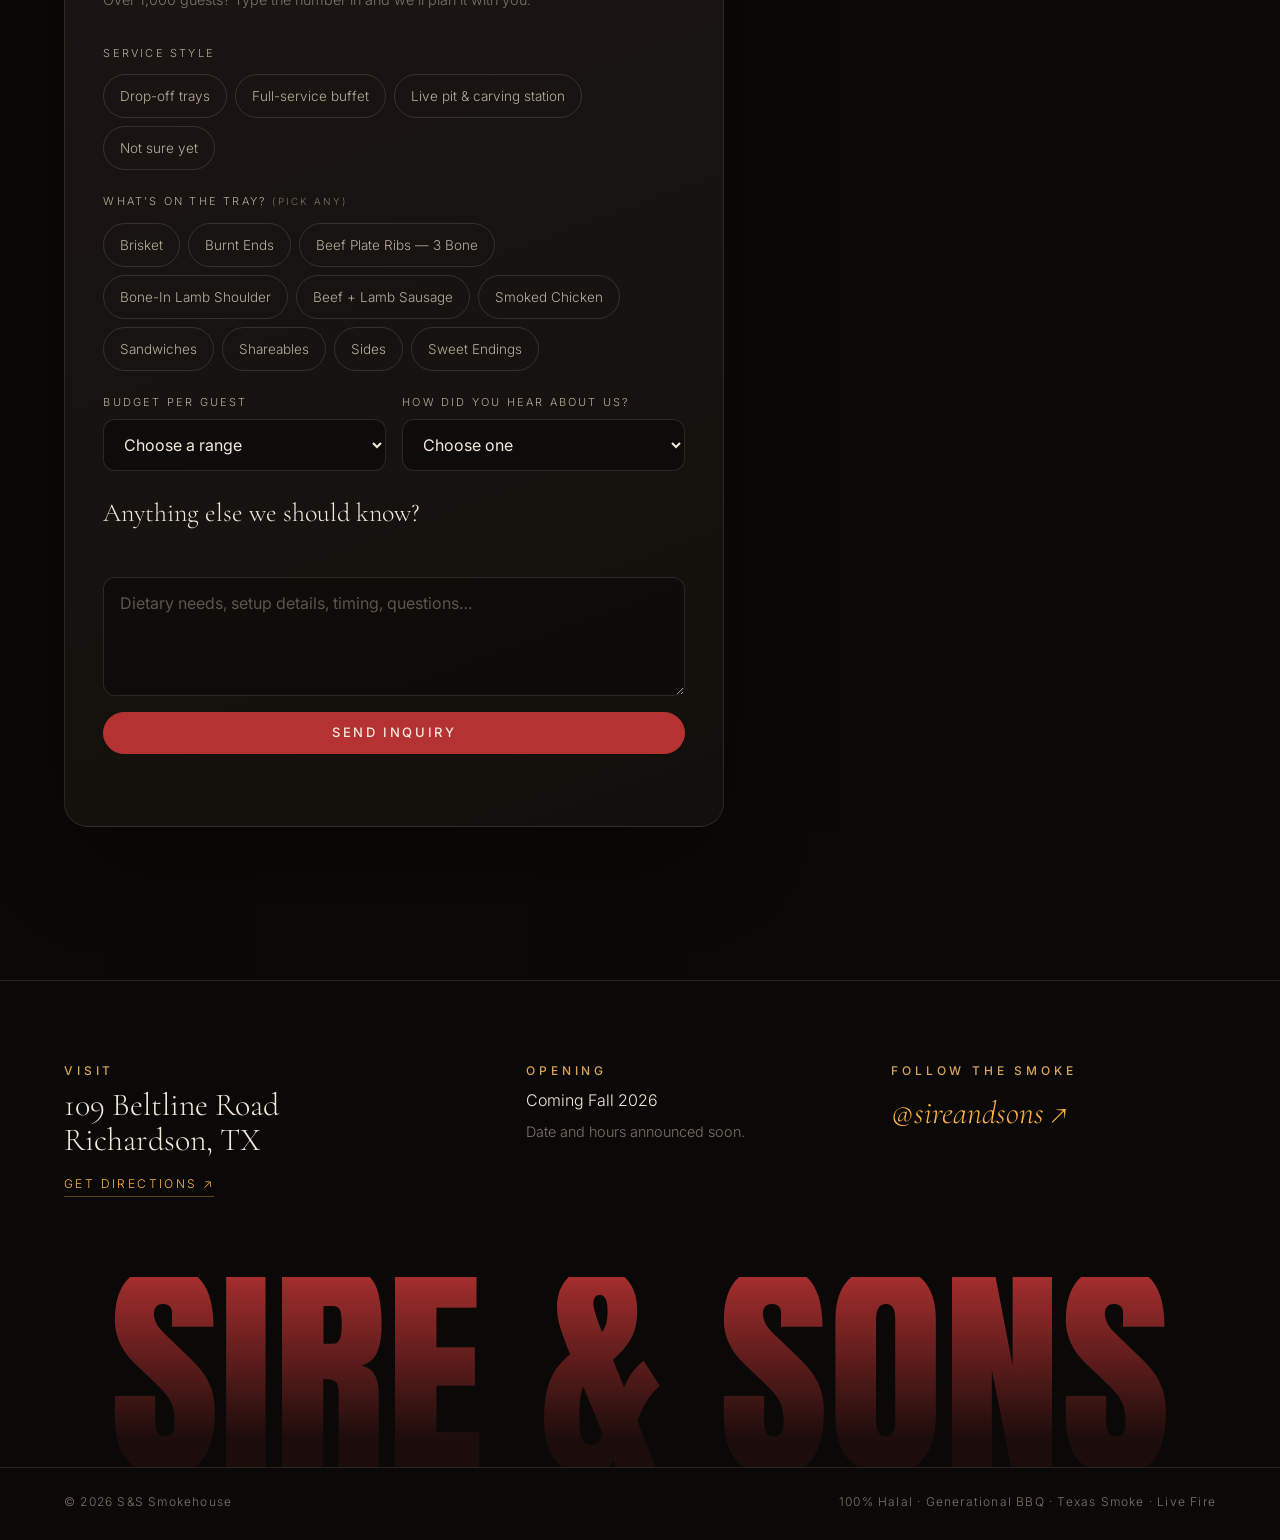
==== commit 85d4d405: "Add food photography: hero beef rib, pit card, menu tray, inquiry hero Photos are graded darker and " ====
--- a/inquire.html
+++ b/inquire.html
@@ -34,6 +34,7 @@
 
   <main>
     <section class="inq-hero">
+      <div class="inq-hero__photo" aria-hidden="true"><img src="assets/photos/smokehouse-tray.webp" alt="" width="1250" height="781" /></div>
       <canvas id="embers" aria-hidden="true"></canvas>
       <div class="wrap">
         <p class="kicker">Inquiries &nbsp;·&nbsp; 100% Halal &nbsp;·&nbsp; Richardson, TX</p>
--- a/styles.css
+++ b/styles.css
@@ -587,6 +587,38 @@
 .done p { margin: 0; max-width: 46ch; color: var(--bone-dim); }
 .done__actions { display: flex; flex-wrap: wrap; gap: 12px; justify-content: center; }
 
+/* ---------- Photography ---------- */
+/* Every photo is graded darker and warmer so it sits inside the firelight. */
+.hero__photo {
+  position: absolute; top: 0; right: 0; bottom: 0; width: 44%;
+  -webkit-mask-image: linear-gradient(to right, transparent 0%, #000 38%), linear-gradient(to bottom, #000 70%, transparent 100%);
+  -webkit-mask-composite: source-in;
+          mask-image: linear-gradient(to right, transparent 0%, #000 38%), linear-gradient(to bottom, #000 70%, transparent 100%);
+          mask-composite: intersect;
+  opacity: 0; transition: opacity 2.4s var(--ease) .4s;
+}
+.is-ready .hero__photo { opacity: 1; }
+.hero__photo img { width: 100%; height: 100%; object-fit: cover; object-position: 55% 40%; filter: brightness(.82) contrast(1.08) saturate(1.1) sepia(.12); animation: drift 24s ease-in-out infinite alternate; transform-origin: 60% 50%; }
+@keyframes drift { from { transform: scale(1.04); } to { transform: scale(1.12) translate(-1%, -1%); } }
+
+.pit__panel:has(.pit__photo) .pit__num { z-index: 1; -webkit-text-stroke-color: rgba(242, 233, 220, .4); }
+.pit__photo { inset: 0 0 46% 0; overflow: hidden; border-radius: 24px 24px 0 0; }
+.pit__photo img { width: 100%; height: 100%; object-fit: cover; object-position: 50% 45%; filter: brightness(.78) contrast(1.1) saturate(1.1) sepia(.1); transition: transform 1.2s var(--ease); }
+.pit__photo::after { content: ""; position: absolute; inset: 0; background: linear-gradient(to bottom, rgba(11, 9, 7, .15), transparent 30%, var(--char-3) 100%), radial-gradient(70% 60% at 50% 100%, rgba(255, 106, 26, .25), transparent 70%); mix-blend-mode: normal; }
+.pit__panel:hover .pit__photo img { transform: scale(1.05); }
+
+.menu__photo { position: relative; margin: 0 0 48px; border-radius: 24px; overflow: hidden; aspect-ratio: 21 / 8; max-width: 100%; border: 1px solid rgba(242, 233, 220, .08); }
+.menu__photo img { width: 100%; height: 100%; object-fit: cover; object-position: 50% 40%; filter: brightness(.8) contrast(1.08) saturate(1.05) sepia(.1); transform: scale(1.08); transition: transform 2.4s var(--ease); }
+.menu__photo.is-in img { transform: scale(1); }
+.menu__photo::after { content: ""; position: absolute; inset: 0; pointer-events: none; background: radial-gradient(120% 90% at 50% 40%, transparent 45%, rgba(11, 9, 7, .75) 100%), linear-gradient(to top, rgba(11, 9, 7, .85), transparent 45%); }
+.menu__photo figcaption { position: absolute; z-index: 1; left: clamp(20px, 3vw, 40px); bottom: clamp(18px, 2.6vw, 34px); display: grid; gap: 4px; font-size: 12px; letter-spacing: .2em; text-transform: uppercase; color: var(--bone-dim); }
+.menu__photo figcaption span { font-family: var(--f-serif); font-style: italic; font-size: clamp(24px, 2.6vw, 36px); letter-spacing: 0; text-transform: none; color: var(--bone); }
+
+.inq-hero__photo { position: absolute; inset: 0;
+  -webkit-mask-image: linear-gradient(to left, #000 10%, transparent 75%), linear-gradient(to bottom, #000 55%, transparent 100%); -webkit-mask-composite: source-in;
+          mask-image: linear-gradient(to left, #000 10%, transparent 75%), linear-gradient(to bottom, #000 55%, transparent 100%); mask-composite: intersect; }
+.inq-hero__photo img { width: 100%; height: 100%; object-fit: cover; object-position: 70% 50%; opacity: .38; filter: brightness(.75) saturate(1.05) sepia(.15); }
+
 /* ---------- Responsive ---------- */
 @media (max-width: 960px) {
   .nav__links, .nav > .btn--small { display: none; }
@@ -609,6 +641,9 @@
   .stat:nth-child(3) { padding-left: 0; }
   .stat:nth-child(n+3) { border-top: 1px solid var(--ash); margin-top: 32px; }
   .items { grid-template-columns: 1fr; }
+  .hero__photo { width: 100%; -webkit-mask-image: linear-gradient(to bottom, transparent 0%, #000 30%, #000 60%, transparent 100%); mask-image: linear-gradient(to bottom, transparent 0%, #000 30%, #000 60%, transparent 100%); }
+  .is-ready .hero__photo { opacity: .45; }
+  .menu__photo { aspect-ratio: 4 / 3; }
   .halal__grid, .inq__grid { grid-template-columns: 1fr; }
   .seal { width: min(70%, 300px); }
   .summary { position: static; }
